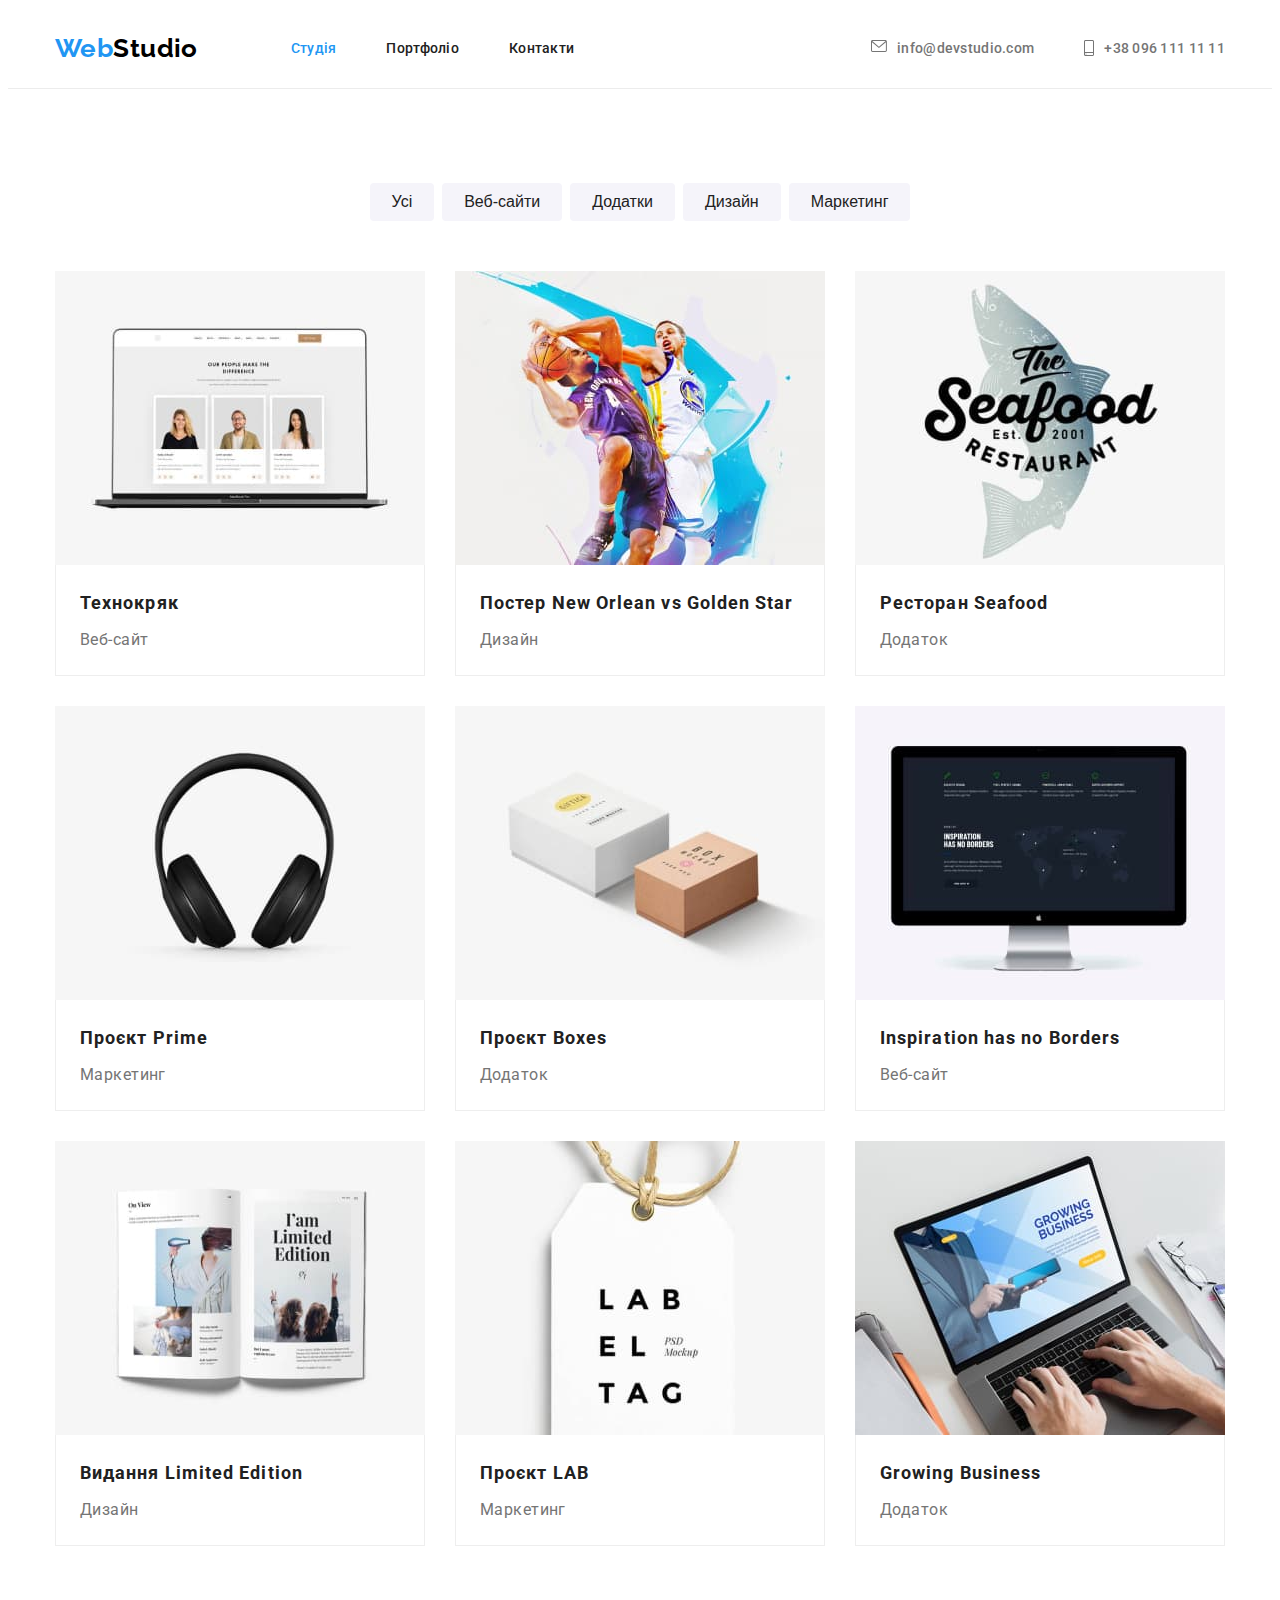
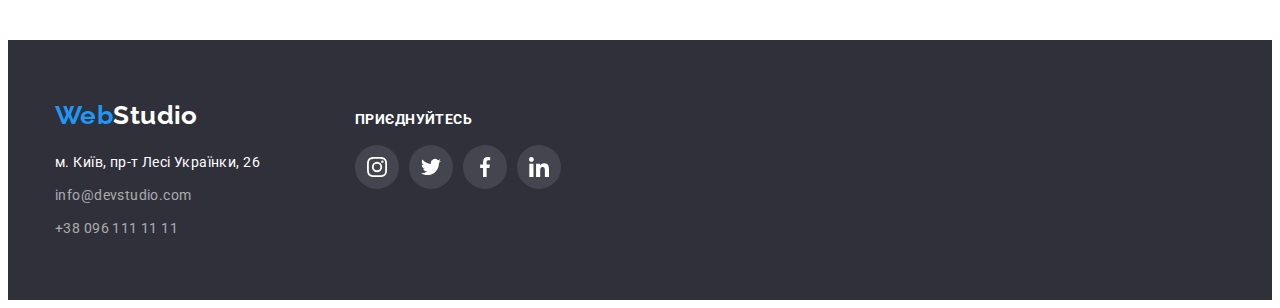
==== portfolio.html @ 63a90024 "Initial commit" ====
<!DOCTYPE html>
<html lang="uk">
  <head>
    <meta charset="UTF-8" />
    <meta http-equiv="X-UA-Compatible" content="IE=edge" />
    <meta name="viewport" content="width=device-width, initial-scale=1.0" />
    <title>Portfolio</title>
    <link
      rel="stylesheet"
      href="https://cdnjs.cloudflare.com/ajax/libs/modern-normalize/1.1.0/modern-normalize.min.css"
      integrity="sha512-wpPYUAdjBVSE4KJnH1VR1HeZfpl1ub8YT/NKx4PuQ5NmX2tKuGu6U/JRp5y+Y8XG2tV+wKQpNHVUX03MfMFn9Q=="
      crossorigin="anonymous"
      referrerpolicy="no-referrer"
    />
    <link rel="preconnect" href="https://fonts.googleapis.com" />
    <link rel="preconnect" href="https://fonts.gstatic.com" crossorigin />
    <link
      href="https://fonts.googleapis.com/css2?family=Raleway:wght@700&family=Roboto:wght@400;500;700;900&display=swap"
      rel="stylesheet"
    />
    <link rel="stylesheet" href="./css/styles.css" />
  </head>
  <body>
    <header class="header">
      <div class="container header-cont">
        <nav class="nav">
          <a class="logo logo-dark" href="./index.html"
            ><span class="accent-logo">Web</span>Studio</a
          >
          <ul class="list list-nav">
            <li class="item-nav"><a class="link-nav active-nav" href="./index.html">Студія</a></li>
            <li class="item-nav"><a class="link-nav" href="./portfolio.html">Портфоліо</a></li>
            <li class="item-nav"><a class="link-nav" href="#">Контакти</a></li>
          </ul>
        </nav>
        <ul class="list list-cont">
          <li class="item-nav">
            <a class="link-cont" href="mailto:info@devstudio.com">
              <svg class="icon-cont-envelope">
                <use href="./images/icons.svg#icon-envelope"></use>
              </svg>
              info@devstudio.com</a
            >
          </li>
          <li class="item-nav">
            <a class="link-cont" href="tel:+380961111111">
              <svg class="icon-cont-smartphone">
                <use href="./images/icons.svg#icon-smartphone"></use></svg
              >+38 096 111 11 11</a
            >
          </li>
        </ul>
      </div>
    </header>
    <main>
      <section class="section portfolio">
        <div class="container">
          <h1 class="visually-hidden">Портфоліо</h1>
          <ul class="list filter">
            <li class="item-filter">
              <button class="filter-bt" type="button">Усі</button>
            </li>
            <li class="item-filter">
              <button class="filter-bt" type="button">Веб-сайти</button>
            </li>
            <li class="item-filter">
              <button class="filter-bt" type="button">Додатки</button>
            </li>
            <li class="item-filter">
              <button class="filter-bt" type="button">Дизайн</button>
            </li>
            <li class="item-filter">
              <button class="filter-bt" type="button">Маркетинг</button>
            </li>
          </ul>
          <ul class="list project">
            <li class="item-project">
              <a href="#" class="link-filter" target="_blank" rel="noopener noreferrer">
                <img
                  class="img"
                  src="./images/project-1.jpg"
                  alt="Макет Веб-сайту"
                  width="370"
                  height="294"
                />
                <div class="proj-box">
                  <h2 class="project-name">Технокряк</h2>
                  <p class="project-filter">Веб-сайт</p>
                </div>
              </a>
            </li>
            <li class="item-project">
              <a href="#" class="link-filter" target="_blank" rel="noopener noreferrer">
                <img
                  class="img"
                  src="./images/project-2.jpg"
                  alt="Макет спортивного постеру"
                  width="370"
                  height="294"
                />
                <div class="proj-box">
                  <h2 class="project-name">
                    Постер <span lang="en">New Orlean vs Golden Star</span>
                  </h2>
                  <p class="project-filter">Дизайн</p>
                </div>
              </a>
            </li>
            <li class="item-project">
              <a href="#" class="link-filter" target="_blank" rel="noopener noreferrer">
                <img
                  class="img"
                  src="./images/project-3.jpg"
                  alt="Макет додатка для ресторану "
                  width="370"
                  height="294"
                />
                <div class="proj-box">
                  <h2 class="project-name">Ресторан <span lang="en">Seafood</span></h2>
                  <p class="project-filter">Додаток</p>
                </div>
              </a>
            </li>
            <li class="item-project">
              <a href="#" class="link-filter" target="_blank" rel="noopener noreferrer">
                <img
                  class="img"
                  src="./images/project-4.jpg"
                  alt="Макет проекту навушників"
                  width="370"
                  height="294"
                />
                <div class="proj-box">
                  <h2 class="project-name">Проєкт <span lang="en">Prime</span></h2>
                  <p class="project-filter">Маркетинг</p>
                </div>
              </a>
            </li>
            <li class="item-project">
              <a href="#" class="link-filter" target="_blank" rel="noopener noreferrer">
                <img
                  class="img"
                  src="./images/project-5.jpg"
                  alt="Макет додатка"
                  width="370"
                  height="294"
                />
                <div class="proj-box">
                  <h2 class="project-name">Проєкт <span lang="en">Boxes</span></h2>
                  <p class="project-filter">Додаток</p>
                </div></a
              >
            </li>
            <li class="item-project">
              <a href="#" class="link-filter" target="_blank" rel="noopener noreferrer">
                <img
                  class="img"
                  src="./images/project-6.jpg"
                  alt="Макет Веб-сайту"
                  width="370"
                  height="294"
                />
                <div class="proj-box">
                  <h2 class="project-name" lang="en">Inspiration has no Borders</h2>
                  <p class="project-filter">Веб-сайт</p>
                </div>
              </a>
            </li>
            <li class="item-project">
              <a href="#" class="link-filter" target="_blank" rel="noopener noreferrer">
                <img
                  class="img"
                  src="./images/project-7.jpg"
                  alt="Макет дизайну"
                  width="370"
                  height="294"
                />
                <div class="proj-box">
                  <h2 class="project-name">Видання <span lang="en">Limited Edition</span></h2>
                  <p class="project-filter">Дизайн</p>
                </div>
              </a>
            </li>
            <li class="item-project">
              <a href="#" class="link-filter" target="_blank" rel="noopener noreferrer">
                <img
                  class="img"
                  src="./images/project-8.jpg"
                  alt="Макет проекту"
                  width="370"
                  height="294"
                />
                <div class="proj-box">
                  <h2 class="project-name">Проєкт <span lang="en">LAB</span></h2>
                  <p class="project-filter">Маркетинг</p>
                </div>
              </a>
            </li>
            <li class="item-project">
              <a href="#" class="link-filter" target="_blank" rel="noopener noreferrer">
                <img
                  class="img"
                  src="./images/project-9.jpg"
                  alt="Макет додатка"
                  width="370"
                  height="294"
                />
                <div class="proj-box">
                  <h2 class="project-name" lang="en">Growing Business</h2>
                  <p class="project-filter">Додаток</p>
                </div>
              </a>
            </li>
          </ul>
        </div>
      </section>
    </main>
    <footer class="footer">
      <div class="container footer-cont">
        <div class="ftr-address-cont">
          <a class="logo logo-white" href="./index.html"
            ><span class="accent-logo">Web</span>Studio</a
          >
          <address class="address">
            <ul class="list list-address">
              <li class="item-address">
                <a
                  class="link-address"
                  href="https://goo.gl/maps/qeLY9MRspjxgZA8L9"
                  target="_blank"
                  rel="noopener noreferrer"
                  >м. Київ, пр-т Лесі Українки, 26</a
                >
              </li>
              <li class="item-address">
                <a class="link-address link-address-cont" href="mailto:info@devstudio.com"
                  >info@devstudio.com</a
                >
              </li>
              <li class="item-address">
                <a class="link-address link-address-cont" href="tel:+380961111111"
                  >+38 096 111 11 11</a
                >
              </li>
            </ul>
          </address>
        </div>

        <div class="ftr-social-cont">
          <p class="ftr-social-title">приєднуйтесь</p>
          <ul class="list ftr-social">
            <li class="ftr-social-item">
              <a
                href="https://www.instagram.com"
                class="ftr-link-social"
                target="_blank"
                rel="noopener noreferrer"
              >
                <svg class="icon-social">
                  <use href="./images/icons.svg#icon-instagram"></use>
                </svg>
              </a>
            </li>
            <li class="ftr-social-item">
              <a
                href="https://twitter.com"
                class="ftr-link-social"
                target="_blank"
                rel="noopener noreferrer"
              >
                <svg class="icon-social">
                  <use href="./images/icons.svg#icon-twitter"></use>
                </svg>
              </a>
            </li>
            <li class="ftr-social-item">
              <a
                href="https://www.facebook.com"
                class="ftr-link-social"
                target="_blank"
                rel="noopener noreferrer"
              >
                <svg class="icon-social">
                  <use href="./images/icons.svg#icon-facebook"></use>
                </svg>
              </a>
            </li>
            <li class="ftr-social-item">
              <a
                href="https://ua.linkedin.com"
                class="ftr-link-social"
                target="_blank"
                rel="noopener noreferrer"
              >
                <svg class="icon-social">
                  <use href="./images/icons.svg#icon-linkedin"></use>
                </svg>
              </a>
            </li>
          </ul>
        </div>
      </div>
    </footer>
  </body>
</html>
---- css/styles.css ----
:root {
  /*bg color*/
  --background-color-main: #ffffff;
  --background-color-dark: #2f303a;
  --background-color-sect: #f5f4fa;
  --background-color-box: #eeeeee;
  --background-color-bt: #f5f4fa;
  --background-color-bt-accent: #2196f3;
  --background-color-bt-activ: #188ce8;
  --background-color-line: #ececec;
  --background-color-svg: #afb1b8;
  --background-color-social: rgba(255, 255, 255, 0.1);
  --background-color-gradient: rgba(47, 48, 58, 0.4);
  /*text color*/
  --color-text-main: #757575;
  --color-text-topic: #212121;
  --color-text-hero: #ffffff;
  --color-text-dark: #000000;
  --color-text-accent: #2196f3;
  --color-text-adress: rgba(255, 255, 255, 0.6);
  /*fonts*/
  --main-font: 'Roboto', sans-serif;
  --secondary-font: 'Raleway', sans-serif;
}

*,
*::before,
*::after {
  box-sizing: border-box;
}

/*common styles*/

body {
  background: var(--background-color-main);
  color: var(--color-text-main);
  font-family: var(--main-font);
  font-size: 14px;
  letter-spacing: 0.03em;
}
h1,
h2,
h3,
p {
  margin: 0;
}
.list {
  list-style: none;
  margin: 0;
  padding: 0;
}
.visually-hidden {
  position: absolute;
  white-space: nowrap;
  width: 1px;
  height: 1px;
  overflow: hidden;
  border: 0;
  padding: 0;
  clip: rect(0 0 0 0);
  clip-path: inset(50%);
  margin: -1px;
}
.container {
  width: 1200px;
  padding-left: 15px;
  padding-right: 15px;
  margin-left: auto;
  margin-right: auto;
}
.section {
  padding-top: 94px;
  padding-bottom: 94px;
}
img {
  display: block;
  max-width: 100%;
  height: auto;
}

/*logo*/

.logo {
  font-family: var(--secondary-font);
  font-size: 26px;
  font-weight: 700;
  line-height: calc(30 / 26);
  text-decoration: none;
}
.logo-dark {
  margin-right: 93px;

  color: var(--color-text-dark);
}
.logo-white {
  color: var(--color-text-hero);
}
.accent-logo {
  color: var(--color-text-accent);
}
/*header*/
.header {
  border-bottom: 1px solid var(--background-color-line);
}
.header-cont {
  display: flex;
  align-items: center;
  justify-content: space-between;
}
.nav {
  display: flex;
  align-items: center;
}
.list-nav {
  display: flex;
}
.item-nav {
  margin-right: 50px;
}
.item-nav:last-child {
  margin-right: 0;
}
.list-cont {
  display: flex;
  align-items: center;
}
.link-nav {
  display: block;
  padding-top: 32px;
  padding-bottom: 32px;

  text-decoration: none;
  color: var(--color-text-topic);
  font-weight: 500;
  line-height: calc(16 / 14);
  letter-spacing: 0.02em;
}
.link-nav:hover,
.link-nav:focus {
  color: var(--color-text-accent);
}
.active-nav {
  color: var(--color-text-accent);
}
.link-cont {
  display: flex;
  padding-top: 32px;
  padding-bottom: 32px;

  text-decoration: none;
  color: var(--color-text-main);
  font-weight: 500;
  line-height: calc(16 / 14);
  letter-spacing: 0.02em;
}
.link-cont:hover,
.link-cont:focus {
  color: var(--color-text-accent);
}
.icon-cont-envelope {
  width: 16px;
  height: 12px;
  margin-right: 10px;
  fill: currentColor;
}
.icon-cont-smartphone {
  width: 10px;
  height: 16px;
  margin-right: 10px;
  fill: currentColor;
}

/*footer*/
.footer {
  background-color: var(--background-color-dark);
  padding-top: 60px;
  padding-bottom: 60px;
}
.footer-cont {
  display: flex;
  align-items: baseline;
}
.ftr-address-cont {
  margin-right: 70px;
  width: 230px;
}
.address {
  margin-top: 20px;
}
.item-address {
  margin-bottom: 9px;
}
.item-address:last-child {
  margin-bottom: 0;
}
.link-address {
  text-decoration: none;
  font-style: normal;
  line-height: calc(24 / 14);
  color: var(--color-text-hero);
}
.link-address-cont {
  color: var(--color-text-adress);
}
.link-address:hover,
.link-address:focus {
  color: var(--color-text-accent);
}

.ftr-social-cont {
  width: 206px;
}
.ftr-social-title {
  margin-bottom: 20px;

  color: var(--color-text-hero);
  font-weight: 700;
  font-size: 14px;
  line-height: calc(14 / 16);
  letter-spacing: 0.03em;
  text-transform: uppercase;
}
.ftr-social {
  display: flex;
  flex-wrap: wrap;
  gap: 10px;
  justify-content: center;
}
.ftr-link-social {
  display: block;
  fill: var(--color-text-hero);
  text-decoration: none;
  padding: 12px;
  background-color: var(--background-color-social);
  border-radius: 50%;
  line-height: 0;
}
.ftr-link-social:hover,
.ftr-link-social:focus {
  fill: var(--color-text-hero);
  background-color: var(--background-color-bt-accent);
}

.icon-social {
  width: 20px;
  height: 20px;
}

/*studio*/

/*section hero*/

.hero {
  background-color: var(--background-color-dark);
  background-image: linear-gradient(
      var(--background-color-gradient),
      var(--background-color-gradient)
    ),
    url(../images/hero.jpg);
  background-size: 1600px;
  background-position: center;
  background-repeat: no-repeat;

  padding-top: 200px;
  padding-bottom: 200px;
}
.hero-cont {
  padding-left: 252px;
  padding-right: 252px;
}
.hero-title {
  width: 696px;
  margin-bottom: 30px;
  margin-left: 0;
  margin-right: 0;

  color: var(--color-text-hero);
  font-weight: 900;
  font-size: 44px;
  line-height: calc(60 / 44);
  text-align: center;
  letter-spacing: 0.06em;
  text-transform: uppercase;
}

.hero-bt {
  display: block;
  padding-left: 32px;
  padding-right: 32px;
  padding-top: 10px;
  padding-bottom: 10px;
  margin-left: auto;
  margin-right: auto;

  background-color: var(--background-color-bt-accent);
  color: var(--color-text-hero);
  font-weight: 700;
  font-size: 16px;
  line-height: calc(30 / 16);
  letter-spacing: 0.06em;
  box-shadow: 0px 4px 4px rgba(0, 0, 0, 0.15);
  border-radius: 4px;
  border: none;
  cursor: pointer;
}
.hero-bt:hover,
.hero-bt:focus {
  background-color: var(--background-color-bt-activ);
}

/*section advantage*/
.advantage-list {
  display: flex;
  flex-wrap: wrap;
  gap: 30px;
}
.advantage-item {
  width: 270px;
}
.advantage-title {
  margin-bottom: 10px;

  color: var(--color-text-topic);
  font-size: 14px;
  font-weight: 700;
  line-height: calc(16 / 14);
  text-transform: uppercase;
}
.advatage-text {
  line-height: calc(24 / 14);
}
.advantage-box {
  display: flex;
  justify-content: center;
  align-items: center;
  width: 100%;
  height: 120px;
  margin-bottom: 30px;

  background-color: var(--background-color-sect);
  border-radius: 4px;
}
.advantage-icon {
  width: 70px;
  height: 70px;
}

/*section work*/

.work {
  padding-top: 0;
}
.work-list {
  display: flex;
  flex-wrap: wrap;
  gap: 30px;
}
.work-item {
  width: 370px;
}
.work-title {
  margin-bottom: 50px;

  color: var(--color-text-topic);
  font-weight: 700;
  font-size: 36px;
  line-height: calc(42 / 36);
  text-align: center;
}
/*section team*/
.team {
  background-color: var(--background-color-sect);
}
.team-title {
  margin-bottom: 50px;
  color: var(--color-text-topic);
  font-weight: 700;
  font-size: 36px;
  line-height: calc(42 / 36);
  text-align: center;
}
.list-team {
  display: flex;
  flex-wrap: wrap;
  gap: 30px;
}

.list-box {
  width: 270px;
  background-color: var(--background-color-main);
  box-shadow: 0px 1px 3px rgba(0, 0, 0, 0.12), 0px 1px 1px rgba(0, 0, 0, 0.14),
    0px 2px 1px rgba(0, 0, 0, 0.2);
  border-radius: 0px 0px 4px 4px;
}
.team-cont {
  padding: 30px;
}
.team-member {
  margin-bottom: 10px;

  color: var(--color-text-topic);
  font-weight: 500;
  font-size: 16px;
  line-height: calc(19 / 16);
  text-align: center;
}
.team-function {
  margin-bottom: 16px;

  font-size: 16px;
  line-height: calc(19 / 16);
  text-align: center;
}
.team-social {
  display: flex;
  flex-wrap: wrap;
  gap: 10px;
  justify-content: center;
}
.link-social {
  display: block;
  fill: var(--background-color-svg);
  text-decoration: none;
  padding: 12px;
  background-color: transparent;
  border-radius: 50%;
  line-height: 0;
}
.link-social:hover,
.link-social:focus {
  fill: var(--color-text-hero);
  background-color: var(--background-color-bt-accent);
}

.icon-social {
  width: 20px;
  height: 20px;
}

/*section client*/
.client-title {
  margin-bottom: 50px;

  color: var(--color-text-topic);
  font-weight: 700;
  font-size: 36px;
  line-height: calc(42 / 36);
  text-align: center;
  letter-spacing: 0.03em;
}
.list-client {
  display: flex;
  flex-wrap: wrap;
  gap: 30px;
}
.client-item {
  width: 170px;
  height: 92px;
}

.link-client {
  display: flex;
  justify-content: center;
  align-items: center;

  fill: var(--background-color-svg);

  width: 100%;
  height: 100%;
  border: 1px solid var(--background-color-svg);
  border-radius: 4px;
  text-decoration: none;
}
.link-client:hover,
.link-client:focus {
  fill: var(--background-color-bt-accent);
  border: 1px solid var(--background-color-bt-activ);
}
.logo-client {
  width: 106px;
  height: 60px;
}

/*portfolio*/
.filter {
  display: flex;
  justify-content: center;
  margin-bottom: 50px;
}
.item-filter {
  margin-right: 8px;
}

.item-filter:last-child {
  margin-right: 0;
}

.filter-bt {
  padding: 6px 22px;

  background-color: var(--background-color-bt);
  color: var(--color-text-topic);
  font-weight: 500;
  font-size: 16px;
  line-height: calc(26 / 16);
  text-align: center;
  border-radius: 4px;
  border: none;
  cursor: pointer;
}
.filter-bt:hover,
.filter-bt:focus {
  background-color: var(--background-color-bt-accent);
  color: var(--color-text-hero);
  box-shadow: 0px 3px 1px rgba(0, 0, 0, 0.1), 0px 1px 2px rgba(0, 0, 0, 0.08),
    0px 2px 2px rgba(0, 0, 0, 0.12);
}

.project {
  display: flex;
  flex-wrap: wrap;
  gap: 30px;
}

.item-project {
  width: 370px;
}

.proj-box {
  padding: 20px 24px;
  border-left: 1px solid var(--background-color-box);
  border-right: 1px solid var(--background-color-box);
  border-bottom: 1px solid var(--background-color-box);
}

.project-name {
  margin-bottom: 4px;
  color: var(--color-text-topic);
  font-weight: 700;
  font-size: 18px;
  line-height: calc(36 / 18);
  letter-spacing: 0.06em;
}

.project-filter {
  color: var(--color-text-main);
  font-size: 16px;
  line-height: calc(30 / 16);
}
.link-filter {
  display: block;

  text-decoration: none;
}
.link-filter:hover,
.link-filter:focus {
  box-shadow: 0px 1px 1px rgba(0, 0, 0, 0.12), 0px 4px 4px rgba(0, 0, 0, 0.06),
    1px 4px 6px rgba(0, 0, 0, 0.16);
}
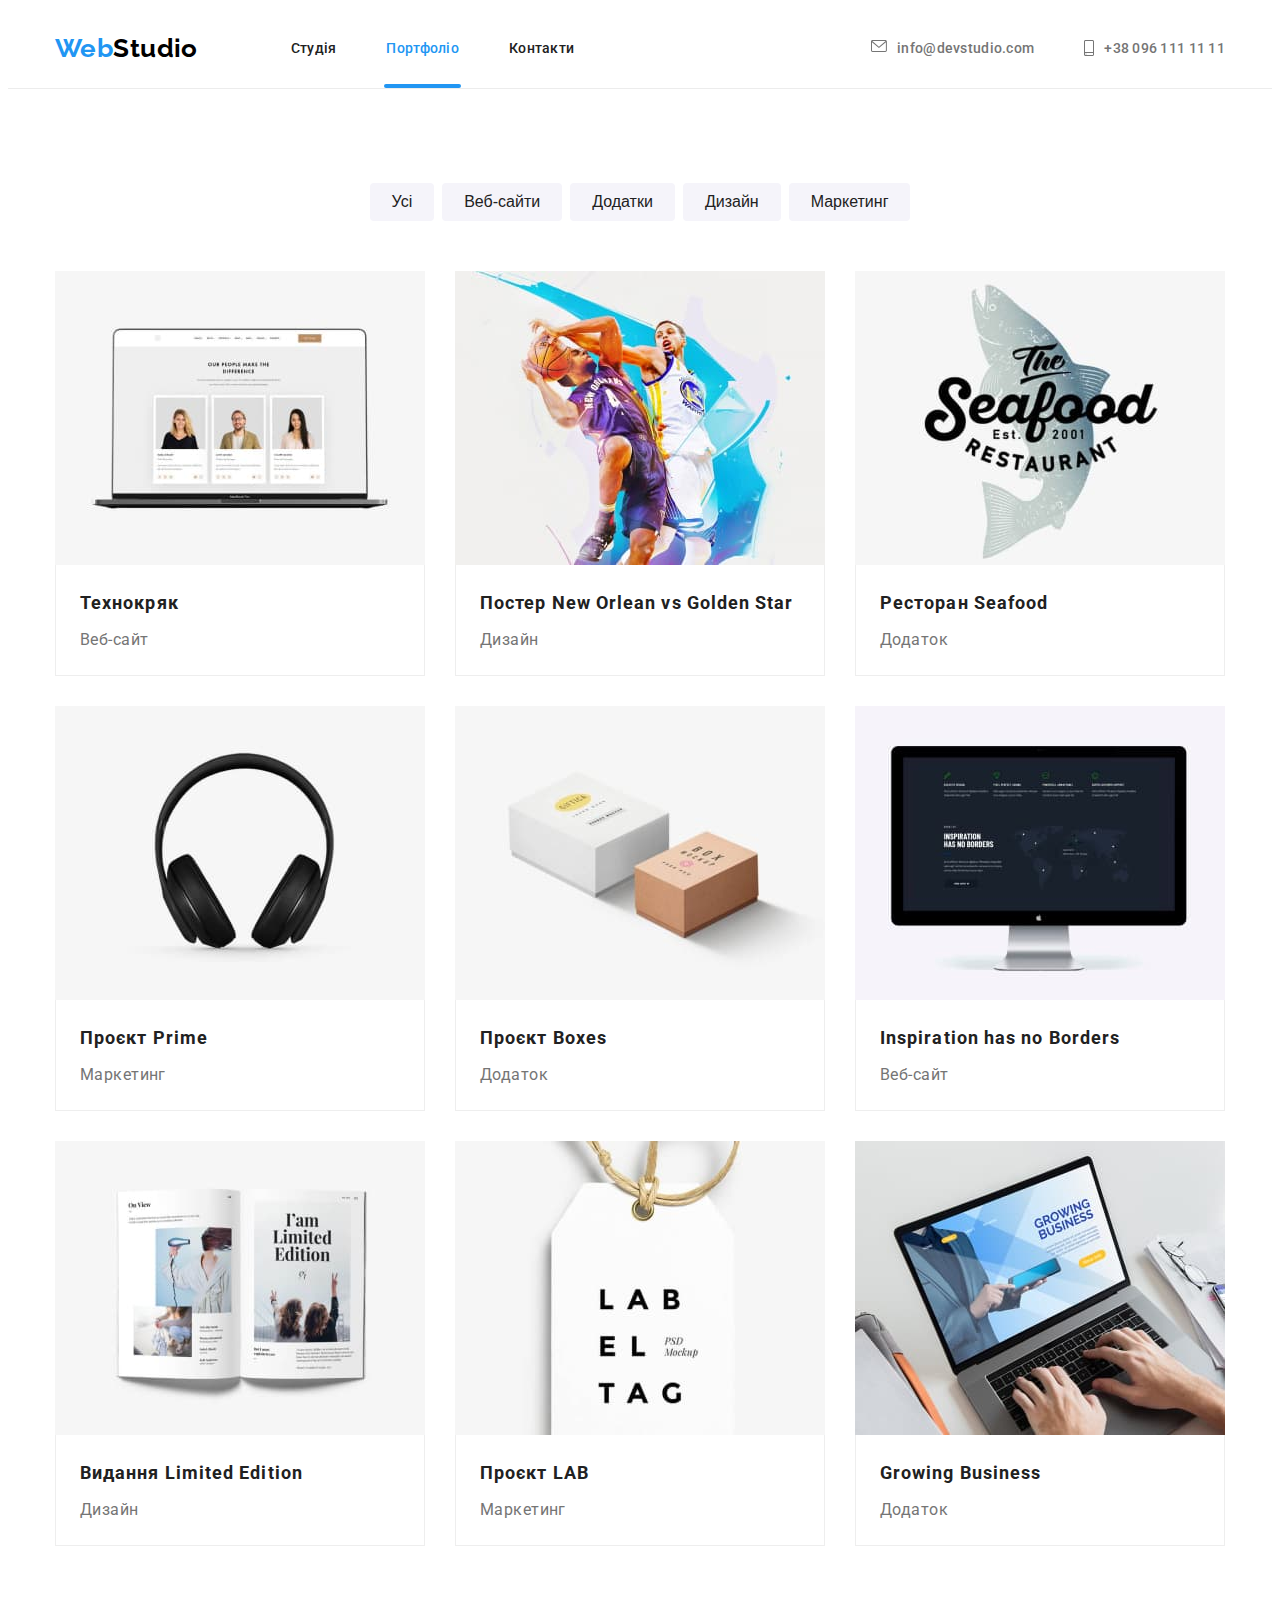
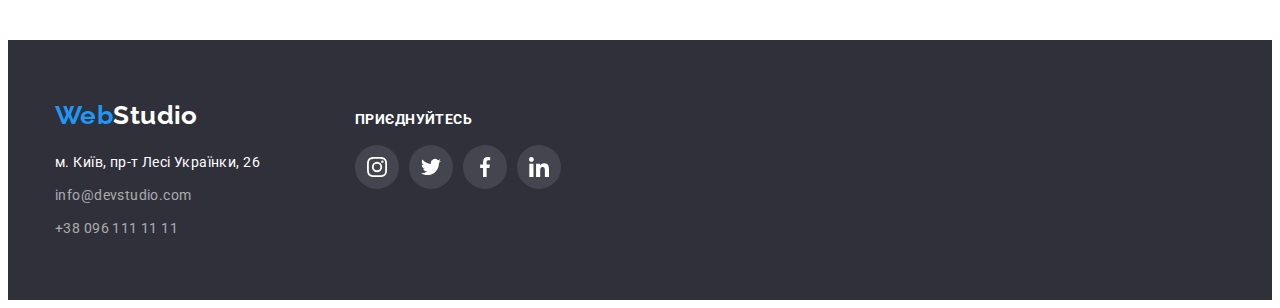
==== commit 622b6e28: "::after activ-nav" ====
--- a/portfolio.html
+++ b/portfolio.html
@@ -28,8 +28,8 @@
             ><span class="accent-logo">Web</span>Studio</a
           >
           <ul class="list list-nav">
-            <li class="item-nav"><a class="link-nav active-nav" href="./index.html">Студія</a></li>
-            <li class="item-nav"><a class="link-nav" href="./portfolio.html">Портфоліо</a></li>
+            <li class="item-nav"><a class="link-nav" href="./index.html">Студія</a></li>
+            <li class="item-nav"><a class="link-nav active-nav" href="./portfolio.html">Портфоліо</a></li>
             <li class="item-nav"><a class="link-nav" href="#">Контакти</a></li>
           </ul>
         </nav>
--- a/css/styles.css
+++ b/css/styles.css
@@ -125,9 +125,12 @@
   align-items: center;
 }
 .link-nav {
-  display: block;
+  display: flex;
+  flex-direction: column;
+  align-items: center;
+  flex-wrap: nowrap;
   padding-top: 32px;
-  padding-bottom: 32px;
+  /* padding-bottom: 32px; */
 
   text-decoration: none;
   color: var(--color-text-topic);
@@ -142,6 +145,18 @@
 .active-nav {
   color: var(--color-text-accent);
 }
+.active-nav::after {
+  content: "";
+  width: 106%;
+  height: 4px;
+  border-radius: 2px;
+  background-color: var(--background-color-bt-accent);
+  background-size: contain;
+  margin-top: 28px;
+}
+
+
+
 .link-cont {
   display: flex;
   padding-top: 32px;
